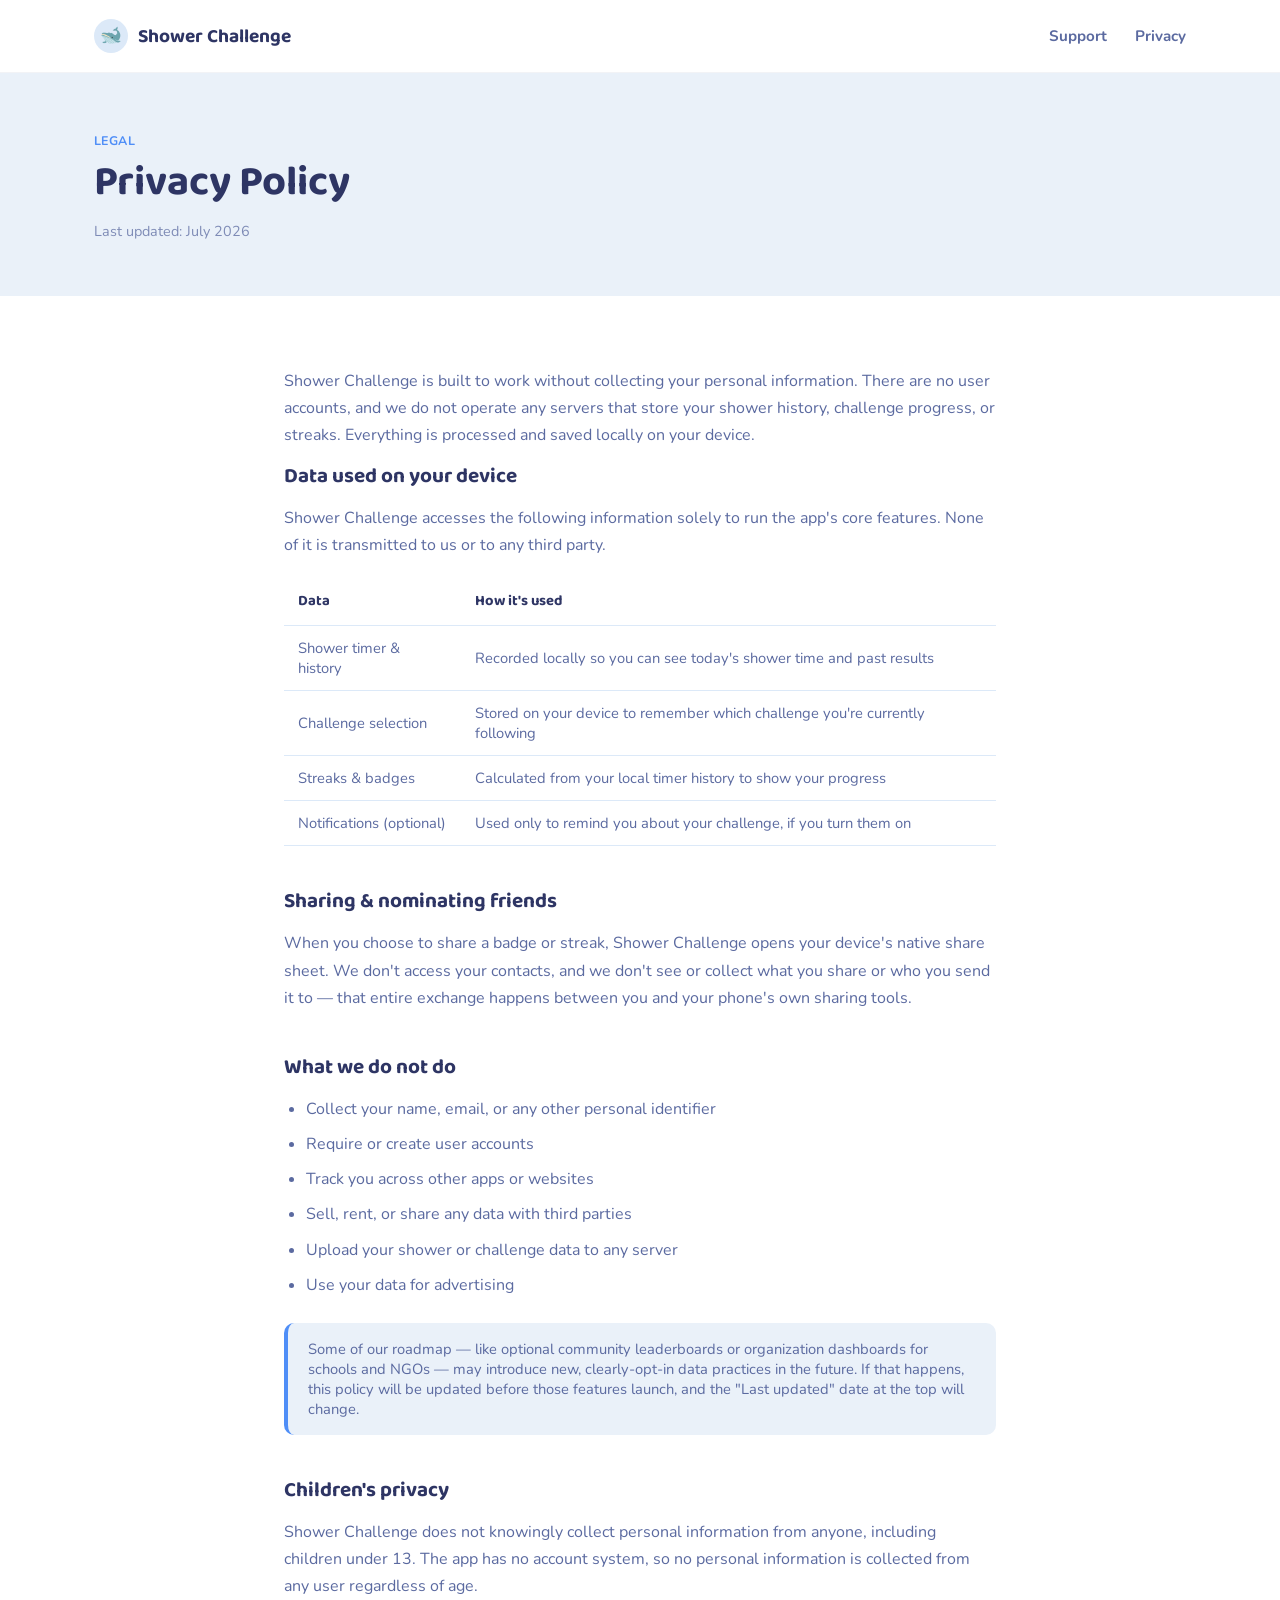
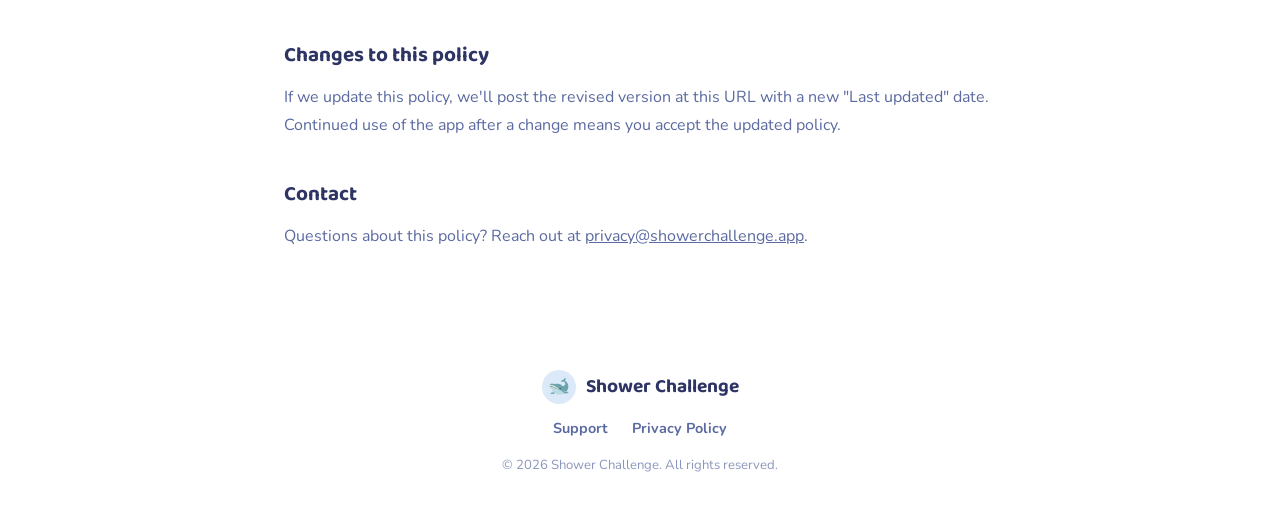
==== privacy.html @ eaa9fc49 "Add files via upload" ====
<!DOCTYPE html>
<html lang="en">
<head>
<meta charset="UTF-8">
<meta name="viewport" content="width=device-width, initial-scale=1.0">
<title>Privacy Policy — Shower Challenge</title>
<meta name="description" content="Shower Challenge Privacy Policy — no accounts, no tracking. Your shower and challenge data stays on your device.">
<link rel="preconnect" href="https://fonts.googleapis.com">
<link rel="preconnect" href="https://fonts.gstatic.com" crossorigin>
<link href="https://fonts.googleapis.com/css2?family=Baloo+2:wght@500;600;700&family=Nunito:wght@400;600;700;800&display=swap" rel="stylesheet">
<link rel="stylesheet" href="styles.css">
</head>
<body>

<header class="site-header">
  <div class="wrap">
    <a href="index.html" class="logo"><span class="logo-mark">🐋</span> Shower Challenge</a>
    <nav class="site-nav">
      <a href="support.html">Support</a>
      <a href="privacy.html">Privacy</a>
    </nav>
  </div>
</header>

<div class="page-hero">
  <div class="wrap">
    <span class="kicker">Legal</span>
    <h1>Privacy Policy</h1>
    <p class="meta">Last updated: July 2026</p>
  </div>
</div>

<div class="content">

  <p>Shower Challenge is built to work without collecting your personal information. There are no user accounts, and we do not operate any servers that store your shower history, challenge progress, or streaks. Everything is processed and saved locally on your device.</p>

  <h2>Data used on your device</h2>
  <p>Shower Challenge accesses the following information solely to run the app's core features. None of it is transmitted to us or to any third party.</p>
  <table class="data-table">
    <thead>
      <tr><th>Data</th><th>How it's used</th></tr>
    </thead>
    <tbody>
      <tr><td>Shower timer &amp; history</td><td>Recorded locally so you can see today's shower time and past results</td></tr>
      <tr><td>Challenge selection</td><td>Stored on your device to remember which challenge you're currently following</td></tr>
      <tr><td>Streaks &amp; badges</td><td>Calculated from your local timer history to show your progress</td></tr>
      <tr><td>Notifications (optional)</td><td>Used only to remind you about your challenge, if you turn them on</td></tr>
    </tbody>
  </table>

  <h2>Sharing &amp; nominating friends</h2>
  <p>When you choose to share a badge or streak, Shower Challenge opens your device's native share sheet. We don't access your contacts, and we don't see or collect what you share or who you send it to — that entire exchange happens between you and your phone's own sharing tools.</p>

  <h2>What we do not do</h2>
  <ul>
    <li>Collect your name, email, or any other personal identifier</li>
    <li>Require or create user accounts</li>
    <li>Track you across other apps or websites</li>
    <li>Sell, rent, or share any data with third parties</li>
    <li>Upload your shower or challenge data to any server</li>
    <li>Use your data for advertising</li>
  </ul>

  <div class="note-box">
    Some of our roadmap — like optional community leaderboards or organization dashboards for schools and NGOs — may introduce new, clearly-opt-in data practices in the future. If that happens, this policy will be updated before those features launch, and the "Last updated" date at the top will change.
  </div>

  <h2>Children's privacy</h2>
  <p>Shower Challenge does not knowingly collect personal information from anyone, including children under 13. The app has no account system, so no personal information is collected from any user regardless of age.</p>

  <h2>Changes to this policy</h2>
  <p>If we update this policy, we'll post the revised version at this URL with a new "Last updated" date. Continued use of the app after a change means you accept the updated policy.</p>

  <h2>Contact</h2>
  <p>Questions about this policy? Reach out at <a href="mailto:privacy@showerchallenge.app">privacy@showerchallenge.app</a>.</p>

</div>

<footer class="site-footer">
  <div class="wrap">
    <a href="index.html" class="logo"><span class="logo-mark">🐋</span> Shower Challenge</a>
    <div class="footer-links">
      <a href="support.html">Support</a>
      <a href="privacy.html">Privacy Policy</a>
    </div>
    <p class="copyright">© 2026 Shower Challenge. All rights reserved.</p>
  </div>
</footer>

</body>
</html>
---- styles.css ----
/* ============================================
   Shower Challenge — shared brand stylesheet
   ============================================ */

:root {
  --sky: #eaf1f9;
  --sky-deep: #dce9f8;
  --white: #ffffff;
  --navy: #2e3564;
  --navy-soft: #5b6aa0;
  --blue: #4f8ef7;
  --purple: #6c63e8;
  --whale: #8cbbff;
  --dot-inactive: #e1e4ea;
  --gradient: linear-gradient(135deg, var(--blue) 0%, var(--purple) 100%);
  --shadow-soft: 0 20px 40px -20px rgba(46, 53, 100, 0.25);
  --shadow-card: 0 8px 24px -12px rgba(46, 53, 100, 0.18);
  --radius-lg: 28px;
  --radius-md: 18px;
  --radius-pill: 999px;
}

* { box-sizing: border-box; }

html { scroll-behavior: smooth; }

body {
  margin: 0;
  font-family: 'Nunito', -apple-system, BlinkMacSystemFont, 'Segoe UI', sans-serif;
  color: var(--navy-soft);
  background: var(--white);
  -webkit-font-smoothing: antialiased;
}

h1, h2, h3, .display {
  font-family: 'Baloo 2', 'Nunito', sans-serif;
  color: var(--navy);
  margin: 0;
  line-height: 1.15;
}

a { color: inherit; }

img { max-width: 100%; display: block; }

.wrap {
  max-width: 1140px;
  margin: 0 auto;
  padding: 0 24px;
}

/* ---------- Header ---------- */
.site-header {
  position: sticky;
  top: 0;
  z-index: 50;
  background: rgba(255, 255, 255, 0.85);
  backdrop-filter: blur(10px);
  border-bottom: 1px solid rgba(46, 53, 100, 0.06);
}

.site-header .wrap {
  display: flex;
  align-items: center;
  justify-content: space-between;
  height: 72px;
}

.logo {
  display: flex;
  align-items: center;
  gap: 10px;
  font-family: 'Baloo 2', sans-serif;
  font-weight: 700;
  font-size: 1.2rem;
  color: var(--navy);
  text-decoration: none;
}

.logo-mark {
  width: 34px;
  height: 34px;
  border-radius: 50%;
  background: var(--sky-deep);
  display: flex;
  align-items: center;
  justify-content: center;
  font-size: 1.1rem;
}

.site-nav {
  display: flex;
  gap: 28px;
  font-weight: 700;
  font-size: 0.95rem;
}

.site-nav a {
  text-decoration: none;
  color: var(--navy-soft);
  transition: color 0.2s ease;
}

.site-nav a:hover,
.site-nav a:focus-visible { color: var(--blue); }

/* ---------- Buttons ---------- */
.btn {
  display: inline-flex;
  align-items: center;
  justify-content: center;
  gap: 8px;
  padding: 15px 30px;
  border-radius: var(--radius-pill);
  font-family: 'Baloo 2', sans-serif;
  font-weight: 700;
  font-size: 1rem;
  text-decoration: none;
  border: none;
  cursor: pointer;
  transition: transform 0.2s ease, box-shadow 0.2s ease;
}

.btn-primary {
  background: var(--gradient);
  color: #fff;
  box-shadow: 0 12px 24px -10px rgba(108, 99, 232, 0.55);
}

.btn-primary:hover { transform: translateY(-2px); }

.btn-primary:focus-visible,
a:focus-visible,
button:focus-visible {
  outline: 3px solid var(--blue);
  outline-offset: 3px;
}

.btn-ghost {
  background: var(--white);
  color: var(--navy);
  border: 2px solid var(--sky-deep);
}

.btn-ghost:hover { border-color: var(--blue); color: var(--blue); }

.badge-note {
  font-size: 0.78rem;
  color: var(--navy-soft);
  opacity: 0.75;
}

/* ---------- Hero ---------- */
.hero {
  background: var(--sky);
  overflow: hidden;
  position: relative;
}

.hero .wrap {
  display: grid;
  grid-template-columns: 1.1fr 0.9fr;
  align-items: center;
  gap: 40px;
  padding-top: 72px;
  padding-bottom: 56px;
}

.eyebrow {
  display: inline-block;
  background: var(--white);
  color: var(--blue);
  font-weight: 700;
  font-size: 0.82rem;
  padding: 7px 16px;
  border-radius: var(--radius-pill);
  margin-bottom: 18px;
  box-shadow: var(--shadow-card);
}

.hero h1 {
  font-size: clamp(2.2rem, 4.2vw, 3.4rem);
  margin-bottom: 18px;
}

.hero p.lead {
  font-size: 1.15rem;
  max-width: 46ch;
  margin-bottom: 30px;
}

.hero-actions {
  display: flex;
  align-items: center;
  gap: 18px;
  flex-wrap: wrap;
  margin-bottom: 10px;
}

.hero-art {
  position: relative;
  display: flex;
  justify-content: center;
}

.hero-art .card {
  background: var(--sky);
  border-radius: var(--radius-lg);
  padding: 10px;
  max-width: 320px;
}

.hero-art img {
  animation: bob 3.4s ease-in-out infinite;
}

.bubble {
  position: absolute;
  border-radius: 50%;
  background: radial-gradient(circle at 35% 30%, #ffffff, var(--whale) 70%);
  opacity: 0.55;
}

.bubble.b1 { width: 26px; height: 26px; top: 10%; left: 6%; animation: rise 6s ease-in-out infinite; }
.bubble.b2 { width: 16px; height: 16px; top: 60%; right: 4%; animation: rise 5s ease-in-out infinite 1s; }
.bubble.b3 { width: 40px; height: 40px; bottom: 4%; left: 12%; animation: rise 7s ease-in-out infinite 0.5s; }

@keyframes bob {
  0%, 100% { transform: translateY(0); }
  50% { transform: translateY(-10px); }
}

@keyframes rise {
  0% { transform: translateY(0); opacity: 0.2; }
  50% { opacity: 0.6; }
  100% { transform: translateY(-18px); opacity: 0.2; }
}

@media (prefers-reduced-motion: reduce) {
  .hero-art img, .bubble { animation: none; }
}

/* ---------- Section basics ---------- */
section { padding: 84px 0; }

.section-head {
  text-align: center;
  max-width: 620px;
  margin: 0 auto 48px;
}

.section-head h2 { font-size: clamp(1.7rem, 3vw, 2.3rem); margin-bottom: 14px; }
.kicker {
  color: var(--blue);
  font-weight: 700;
  letter-spacing: 0.04em;
  text-transform: uppercase;
  font-size: 0.78rem;
  margin-bottom: 10px;
  display: block;
}

/* ---------- How it works ---------- */
.steps {
  display: grid;
  grid-template-columns: repeat(4, 1fr);
  gap: 24px;
}

.step-card {
  background: var(--white);
  border-radius: var(--radius-lg);
  box-shadow: var(--shadow-card);
  overflow: hidden;
  text-align: center;
}

.step-card figure {
  margin: 0;
  background: var(--sky);
}

.step-card img { width: 100%; }

.step-card .body { padding: 22px 18px 26px; }

.step-num {
  display: inline-block;
  font-family: 'Baloo 2', sans-serif;
  font-weight: 700;
  color: var(--blue);
  font-size: 0.85rem;
  margin-bottom: 6px;
}

.step-card h3 { font-size: 1.05rem; margin-bottom: 8px; }
.step-card p { font-size: 0.92rem; margin: 0; }

/* ---------- Impact ---------- */
.impact {
  background: var(--sky-deep);
}

.impact-grid {
  display: grid;
  grid-template-columns: 1fr 1fr;
  gap: 48px;
  align-items: center;
}

.counter {
  background: var(--white);
  border-radius: var(--radius-lg);
  padding: 36px;
  box-shadow: var(--shadow-soft);
}

.counter .num {
  font-family: 'Baloo 2', sans-serif;
  font-weight: 700;
  font-size: clamp(2.2rem, 4vw, 3rem);
  color: var(--navy);
}

.progress-track {
  width: 100%;
  height: 14px;
  background: var(--sky);
  border-radius: var(--radius-pill);
  overflow: hidden;
  margin: 16px 0 8px;
}

.progress-fill {
  height: 100%;
  width: 12%;
  background: var(--gradient);
  border-radius: var(--radius-pill);
}

.impact ul { list-style: none; padding: 0; margin: 0; display: grid; gap: 18px; }

.impact li {
  display: flex;
  gap: 14px;
  align-items: flex-start;
  background: var(--white);
  padding: 16px 18px;
  border-radius: var(--radius-md);
  box-shadow: var(--shadow-card);
}

.impact li .emoji { font-size: 1.4rem; }
.impact li strong { color: var(--navy); display: block; margin-bottom: 2px; }

/* ---------- Challenges ---------- */
.challenges {
  display: grid;
  grid-template-columns: repeat(3, 1fr);
  gap: 22px;
}

.challenge-card {
  border-radius: var(--radius-md);
  padding: 26px;
  background: var(--sky);
  border: 2px solid transparent;
  transition: border-color 0.2s ease, transform 0.2s ease;
}

.challenge-card:hover { border-color: var(--blue); transform: translateY(-4px); }

.challenge-card .tag {
  font-size: 0.75rem;
  font-weight: 700;
  color: var(--purple);
  text-transform: uppercase;
  letter-spacing: 0.04em;
}

.challenge-card h3 { font-size: 1.1rem; margin: 8px 0 8px; }
.challenge-card p { margin: 0; font-size: 0.92rem; }

/* ---------- Organizations ---------- */
.orgs {
  background: var(--navy);
  color: #dfe4f7;
  border-radius: var(--radius-lg);
  margin: 0 24px;
  padding: 56px 40px;
  display: grid;
  grid-template-columns: 1.2fr 0.8fr;
  gap: 32px;
  align-items: center;
}

.orgs h2 { color: #fff; }
.orgs p { color: #c4cbec; }
.orgs .btn-ghost { background: transparent; color: #fff; border-color: rgba(255,255,255,0.35); }
.orgs .btn-ghost:hover { border-color: #fff; color: #fff; }

/* ---------- Final CTA ---------- */
.final-cta {
  text-align: center;
  background: var(--gradient);
  color: #fff;
  border-radius: var(--radius-lg);
  margin: 0 24px;
  padding: 64px 24px;
}

.final-cta h2 { color: #fff; margin-bottom: 14px; }
.final-cta p { color: rgba(255,255,255,0.9); max-width: 46ch; margin: 0 auto 28px; }
.final-cta .btn-primary { background: #fff; color: var(--purple); box-shadow: none; }

/* ---------- Footer ---------- */
.site-footer {
  padding: 48px 0 32px;
  text-align: center;
}

.site-footer .logo { justify-content: center; margin-bottom: 14px; }

.footer-links {
  display: flex;
  justify-content: center;
  gap: 24px;
  font-weight: 700;
  font-size: 0.9rem;
  margin-bottom: 18px;
}

.footer-links a { text-decoration: none; color: var(--navy-soft); }
.footer-links a:hover { color: var(--blue); }

.copyright { font-size: 0.82rem; color: var(--navy-soft); opacity: 0.7; }

/* ---------- Simple / legal pages ---------- */
.page-hero {
  background: var(--sky);
  padding: 56px 0 40px;
}

.page-hero .kicker { display: inline-block; }
.page-hero h1 { font-size: clamp(1.9rem, 3.6vw, 2.6rem); margin-bottom: 8px; }
.page-hero .meta { font-size: 0.9rem; opacity: 0.75; }

.content {
  max-width: 760px;
  margin: 0 auto;
  padding: 56px 24px;
}

.content h2 {
  font-size: 1.3rem;
  margin-top: 44px;
  margin-bottom: 14px;
}

.content h2:first-of-type { margin-top: 0; }

.content p, .content li { line-height: 1.7; font-size: 1rem; }
.content ul { padding-left: 22px; }
.content li { margin-bottom: 8px; }

/* FAQ accordion */
.faq-item {
  background: var(--sky);
  border-radius: var(--radius-md);
  margin-bottom: 14px;
  overflow: hidden;
}

.faq-item summary {
  cursor: pointer;
  list-style: none;
  padding: 20px 24px;
  font-family: 'Baloo 2', sans-serif;
  font-weight: 700;
  color: var(--navy);
  display: flex;
  justify-content: space-between;
  align-items: center;
  gap: 12px;
}

.faq-item summary::-webkit-details-marker { display: none; }

.faq-item summary::after {
  content: '+';
  font-size: 1.4rem;
  color: var(--blue);
  transition: transform 0.2s ease;
  flex-shrink: 0;
}

.faq-item[open] summary::after { transform: rotate(45deg); }

.faq-item .faq-body {
  padding: 0 24px 22px;
  font-size: 0.95rem;
  line-height: 1.65;
}

.contact-card {
  margin-top: 40px;
  background: var(--sky-deep);
  border-radius: var(--radius-md);
  padding: 28px 26px;
  text-align: center;
}

.contact-card a { color: var(--blue); font-weight: 700; text-decoration: none; }

.data-table {
  width: 100%;
  border-collapse: collapse;
  margin: 18px 0 30px;
  font-size: 0.92rem;
}

.data-table th, .data-table td {
  text-align: left;
  padding: 12px 14px;
  border-bottom: 1px solid var(--sky-deep);
}

.data-table th {
  font-family: 'Baloo 2', sans-serif;
  color: var(--navy);
}

.note-box {
  background: var(--sky);
  border-left: 4px solid var(--blue);
  padding: 16px 20px;
  border-radius: 10px;
  font-size: 0.92rem;
  margin: 24px 0;
}

/* ---------- Responsive ---------- */
@media (max-width: 900px) {
  .hero .wrap { grid-template-columns: 1fr; padding-top: 40px; }
  .hero-art { order: -1; }
  .steps { grid-template-columns: repeat(2, 1fr); }
  .impact-grid { grid-template-columns: 1fr; }
  .challenges { grid-template-columns: 1fr; }
  .orgs { grid-template-columns: 1fr; text-align: center; padding: 40px 26px; margin: 0 16px; }
  .final-cta { margin: 0 16px; }
}

@media (max-width: 560px) {
  .site-nav { gap: 16px; font-size: 0.85rem; }
  section { padding: 56px 0; }
  .steps { grid-template-columns: 1fr; }
}
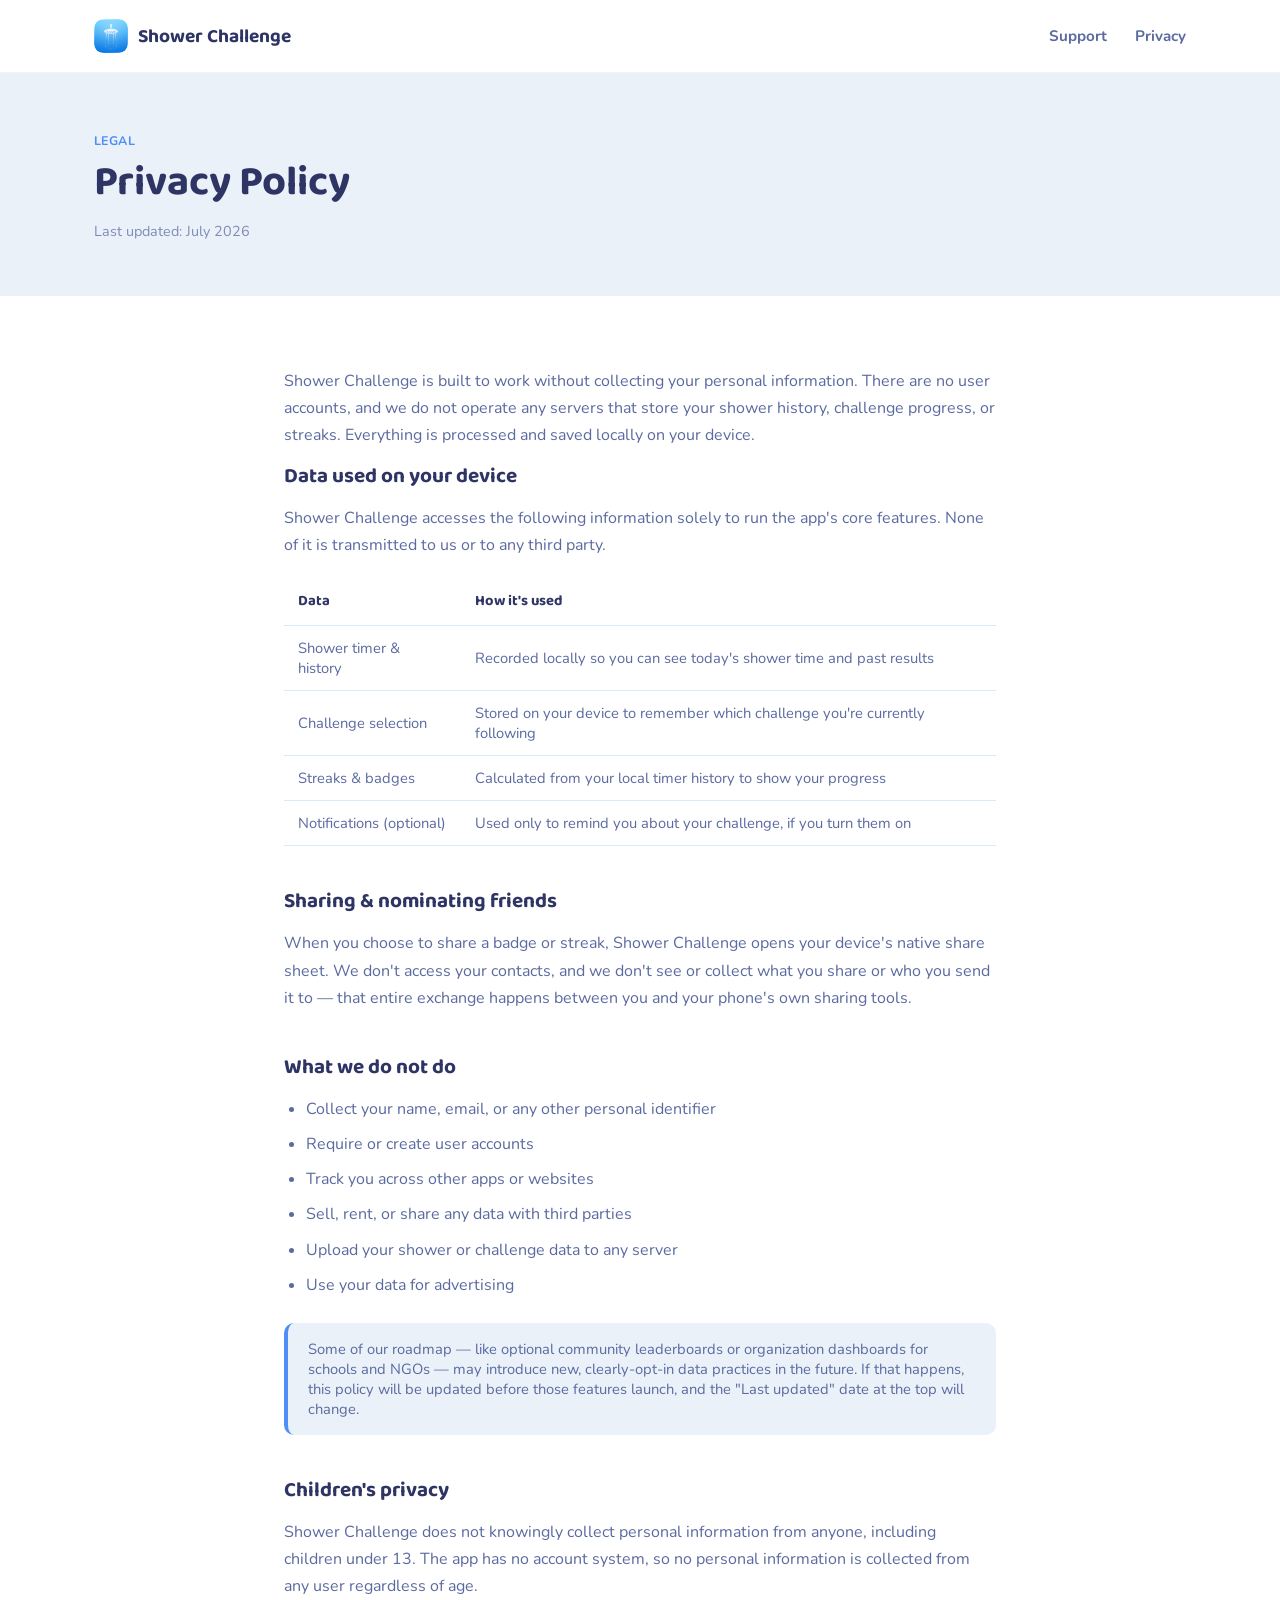
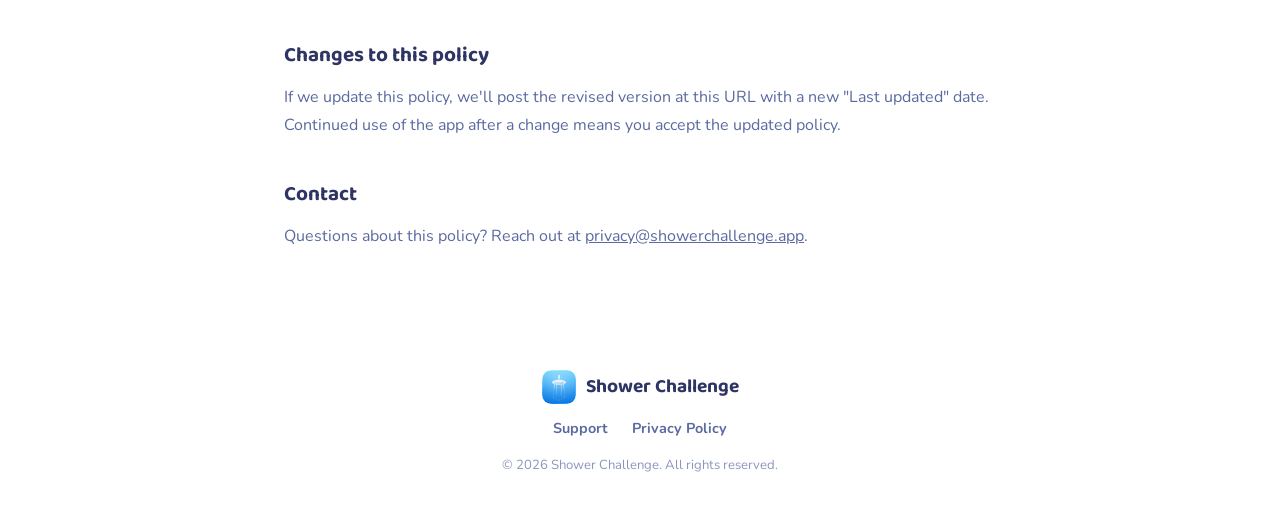
==== commit f84535c1: "Updated the home logo" ====
--- a/privacy.html
+++ b/privacy.html
@@ -14,7 +14,7 @@
 
 <header class="site-header">
   <div class="wrap">
-    <a href="index.html" class="logo"><span class="logo-mark">🐋</span> Shower Challenge</a>
+    <a href="index.html" class="logo"><span class="logo-mark"><img src="assets/App_Icon.png" alt=""></span> Shower Challenge</a>
     <nav class="site-nav">
       <a href="support.html">Support</a>
       <a href="privacy.html">Privacy</a>
@@ -78,7 +78,7 @@
 
 <footer class="site-footer">
   <div class="wrap">
-    <a href="index.html" class="logo"><span class="logo-mark">🐋</span> Shower Challenge</a>
+    <a href="index.html" class="logo"><span class="logo-mark"><img src="assets/App_Icon.png" alt=""></span> Shower Challenge</a>
     <div class="footer-links">
       <a href="support.html">Support</a>
       <a href="privacy.html">Privacy Policy</a>
--- a/styles.css
+++ b/styles.css
@@ -80,12 +80,19 @@
 .logo-mark {
   width: 34px;
   height: 34px;
-  border-radius: 50%;
-  background: var(--sky-deep);
+  border-radius: 9px;
+  overflow: hidden;
   display: flex;
   align-items: center;
   justify-content: center;
-  font-size: 1.1rem;
+  flex-shrink: 0;
+}
+
+.logo-mark img {
+  width: 100%;
+  height: 100%;
+  object-fit: cover;
+  display: block;
 }
 
 .site-nav {
@@ -150,6 +157,28 @@
   opacity: 0.75;
 }
 
+/* ---------- App Store badge ----------
+   Apple's Marketing Guidelines require using their official,
+   unmodified badge artwork with defined clear space around it.
+   Do not recolor, stretch, rotate, or add effects to the badge. */
+.app-store-badge {
+  display: inline-flex;
+  line-height: 0;
+  transition: transform 0.2s ease, opacity 0.2s ease;
+}
+
+.app-store-badge:hover { transform: translateY(-2px); opacity: 0.9; }
+
+.app-store-badge img {
+  height: 53px;
+  width: auto;
+}
+
+.app-store-badge-lg img {
+  height: 60px;
+  width: auto;
+}
+
 /* ---------- Hero ---------- */
 .hero {
   background: var(--sky);
@@ -211,6 +240,8 @@
 }
 
 .hero-art img {
+  width: 100%;
+  height: auto;
   animation: bob 3.4s ease-in-out infinite;
 }
 
